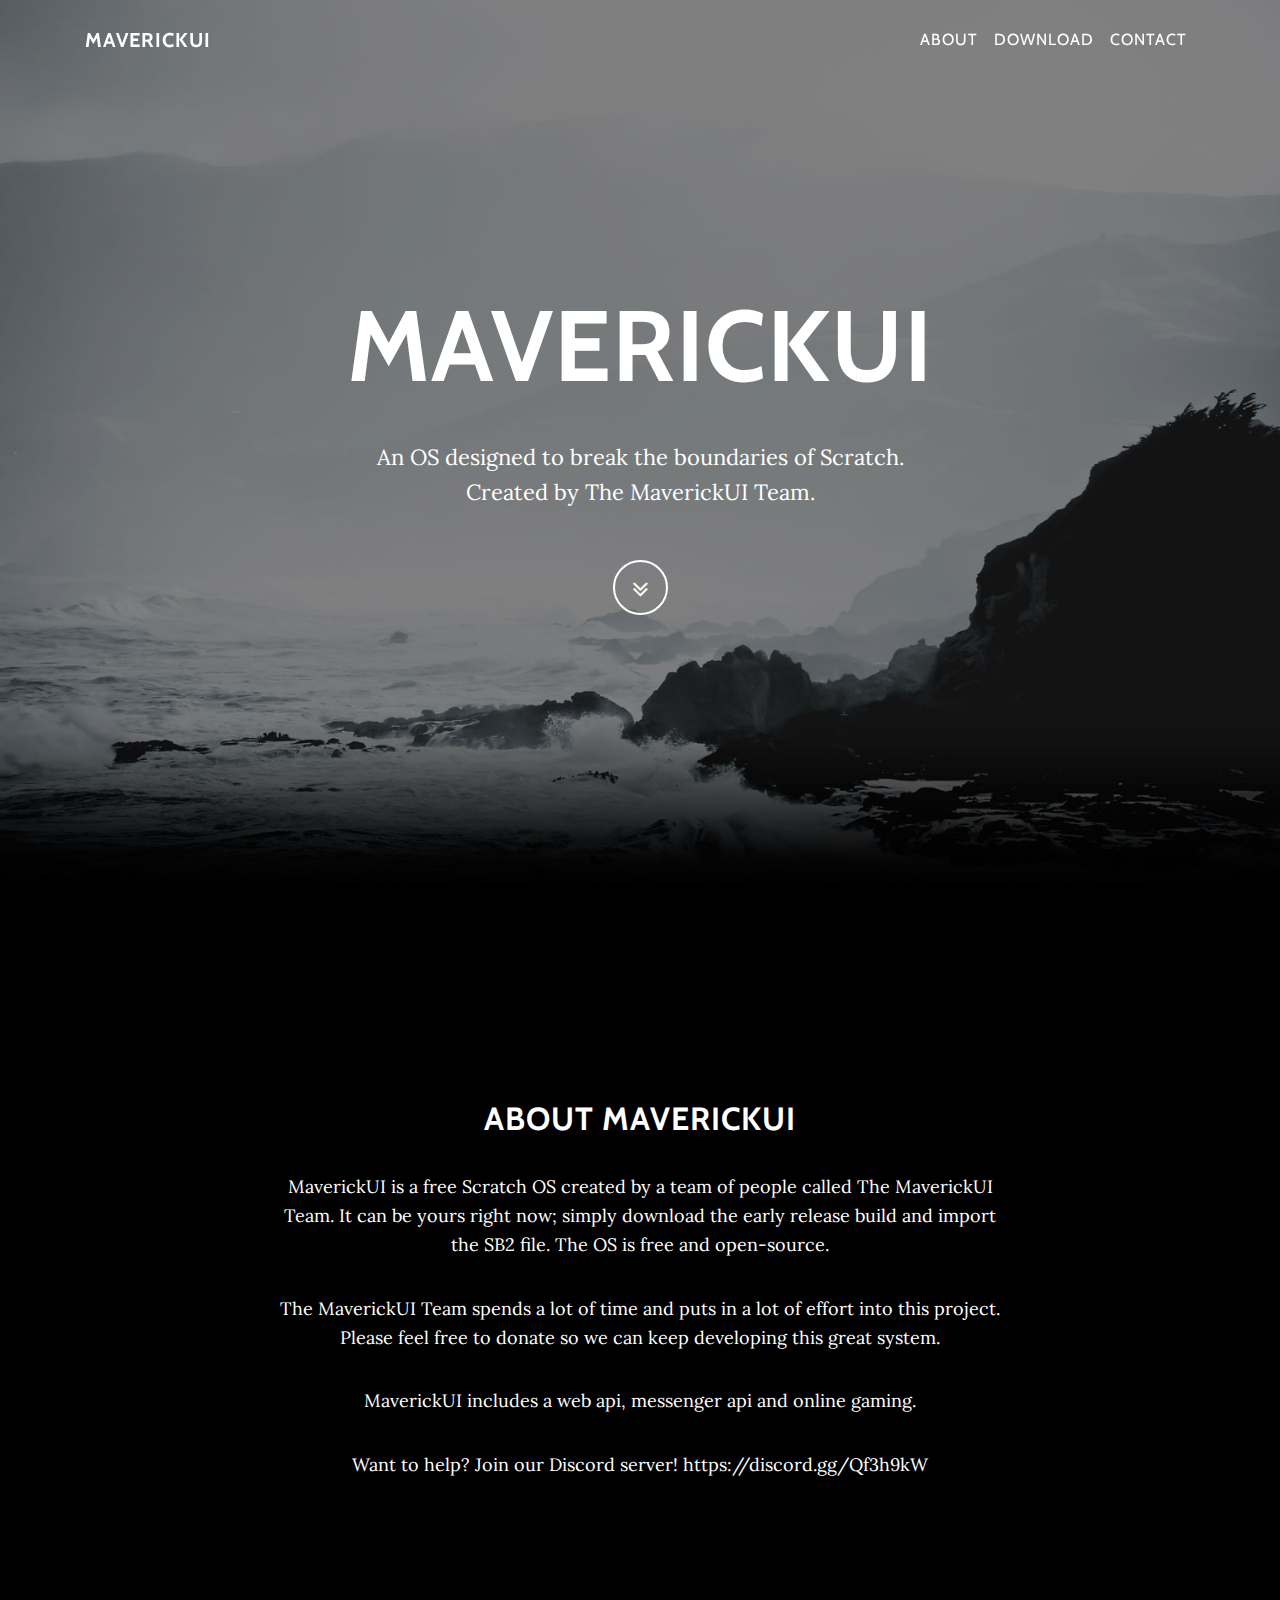
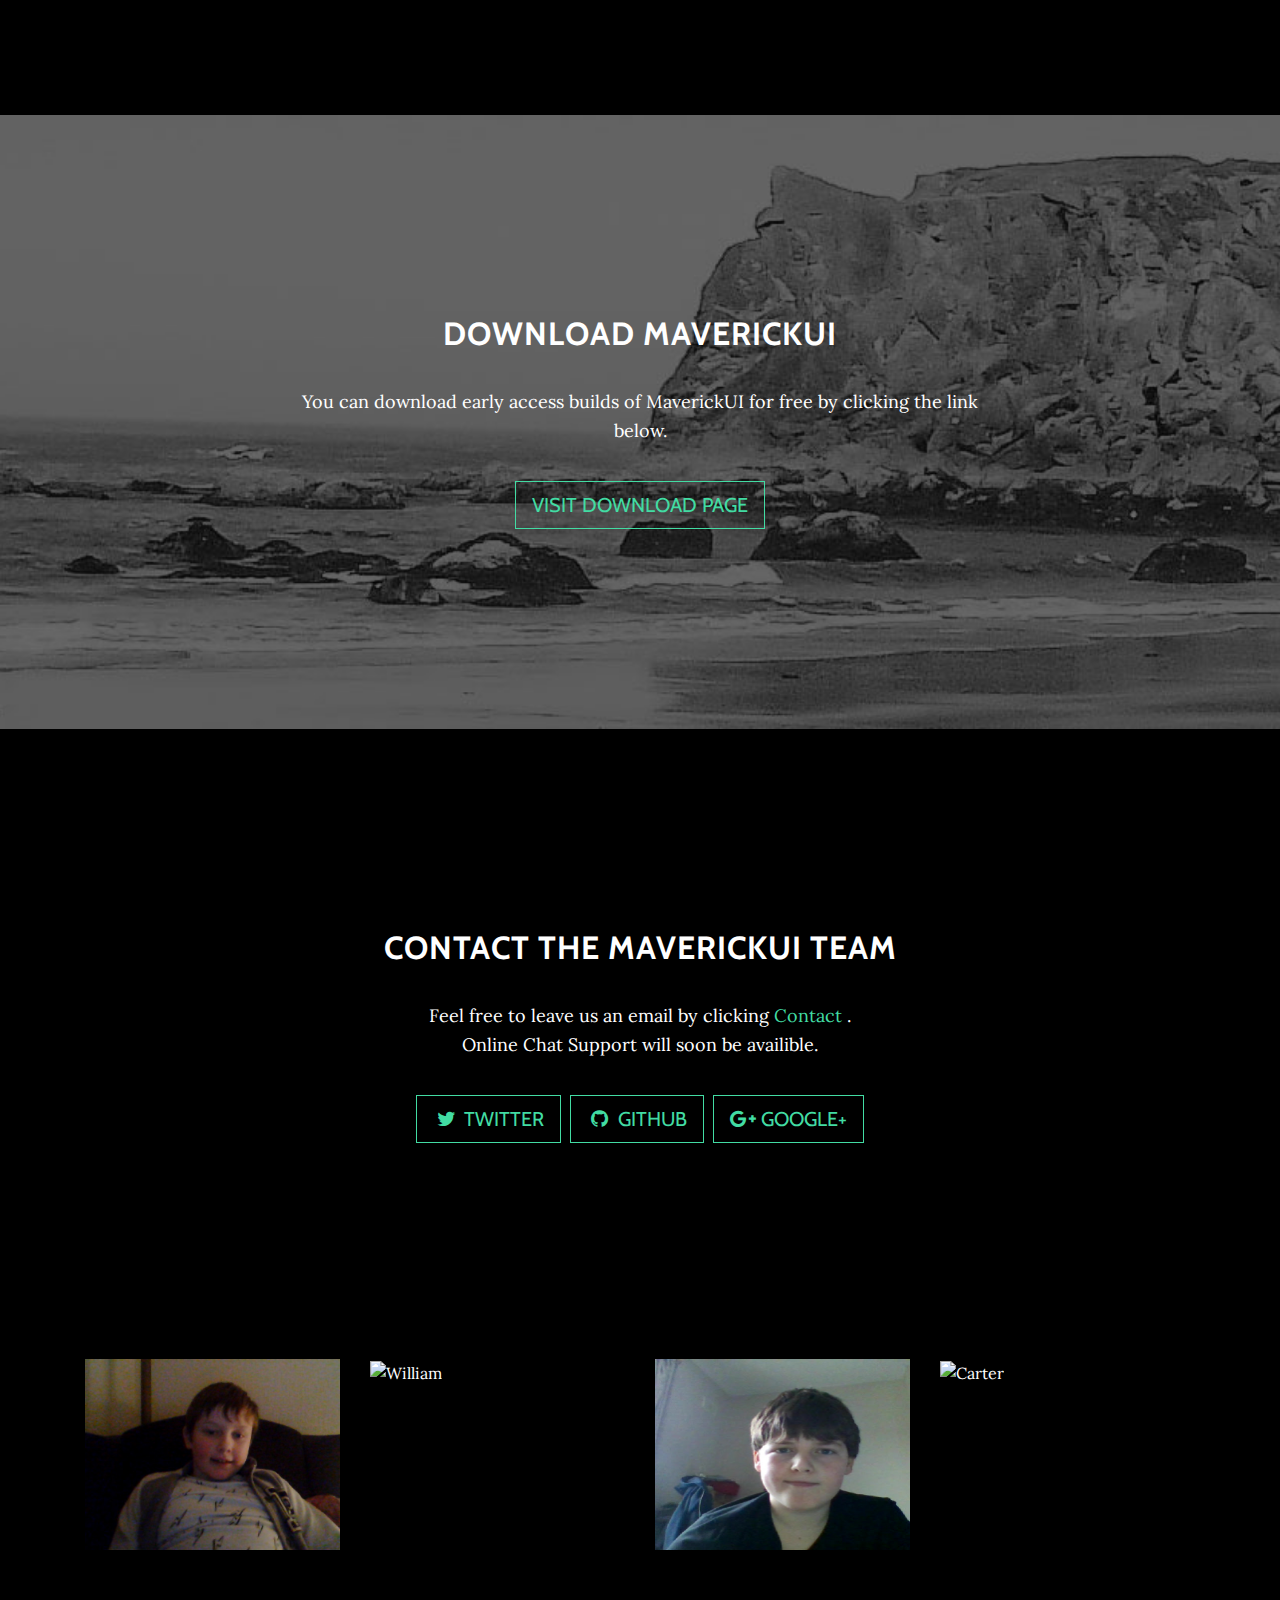
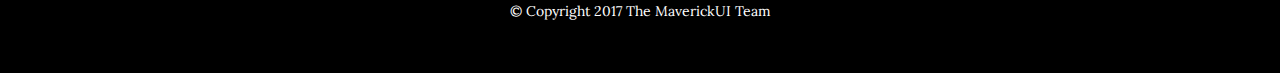
==== index.html @ 73453d54 "A few minor text changes -- added the Discord invite link (#1)" ====
<!DOCTYPE html>
<html lang="en">
  <head>
    <meta charset="utf-8">
    <meta name="viewport" content="width=device-width, initial-scale=1, shrink-to-fit=no">
    <meta name="description" content="The official MaverickUI webpage.">
    <meta name="author" content="The MaverickUI Team">

    <title>MaverickUI - Scratch OS</title>

    <style>
      .team-member {
        width: 100%;
        height: 191.25px;
      }
    </style>

    <!-- Bootstrap core CSS -->
    <link href="vendor/bootstrap/css/bootstrap.min.css" rel="stylesheet">

    <!-- Jquery -->
    <script src="vendor/jquery/jquery.min.js"></script>

    <!-- Custom fonts for this template -->
    <link href="vendor/font-awesome/css/font-awesome.min.css" rel="stylesheet" type="text/css">
    <link href="https://fonts.googleapis.com/css?family=Lora:400,700,400italic,700italic" rel="stylesheet" type="text/css">
    <link href='https://fonts.googleapis.com/css?family=Cabin:700' rel='stylesheet' type='text/css'>

    <!-- Custom styles for this template -->
    <link href="css/maverickui.min.css" rel="stylesheet">

  </head>

  <body id="page-top">

    <!-- Navigation -->
    <nav class="navbar navbar-expand-lg navbar-light fixed-top" id="mainNav">
      <div class="container">
        <a class="navbar-brand js-scroll-trigger" href="#page-top">MaverickUI</a>
        <button class="navbar-toggler navbar-toggler-right" type="button" data-toggle="collapse" data-target="#navbarResponsive" aria-controls="navbarResponsive" aria-expanded="false" aria-label="Toggle navigation">
          Menu
          <i class="fa fa-bars"></i>
        </button>
        <div class="collapse navbar-collapse" id="navbarResponsive">
          <ul class="navbar-nav ml-auto">
            <li class="nav-item">
              <a class="nav-link js-scroll-trigger" href="#about">About</a>
            </li>
            <li class="nav-item">
              <a class="nav-link js-scroll-trigger" href="#download">Download</a>
            </li>
            <li class="nav-item">
              <a class="nav-link js-scroll-trigger" href="#contact">Contact</a>
            </li>
          </ul>
        </div>
      </div>
    </nav>

    <!-- Intro Header -->
    <header class="masthead">
      <div class="intro-body">
        <div class="container">
          <div class="row">
            <div class="col-lg-8 mx-auto">
              <h1 class="brand-heading">MaverickUI</h1>
              <p class="intro-text">An OS designed to break the boundaries of Scratch.
                <br>Created by The MaverickUI Team.</p>
              <a href="#about" class="btn btn-circle js-scroll-trigger">
                <i class="fa fa-angle-double-down animated"></i>
              </a>
            </div>
          </div>
        </div>
      </div>
    </header>

    <!-- About Section -->
    <section id="about" class="content-section text-center">
      <div class="container">
        <div class="row">
          <div class="col-lg-8 mx-auto">
            <h2>About MaverickUI</h2>
            <p>MaverickUI is a free Scratch OS created by a team of people called The MaverickUI Team. It can be yours right now; simply download the early release build and import the SB2 file.
               The OS is free and open-source.</p>
            <p>The MaverickUI Team spends a lot of time and puts in a lot of effort into this project.
              Please feel free to donate so we can keep developing this great system.</p>
            <p>MaverickUI includes a web api, messenger api and online gaming.</p>
            <p>Want to help? Join our Discord server! https://discord.gg/Qf3h9kW
          </div>
        </div>
      </div>
    </section>

    <!-- Download Section -->
    <section id="download" class="download-section content-section text-center">
      <div class="container">
        <div class="col-lg-8 mx-auto">
          <h2>Download MaverickUI</h2>
          <p>You can download early access builds of MaverickUI for free by clicking the link below.</p>
          <a href="" class="btn btn-default btn-lg">Visit Download Page</a>
        </div>
      </div>
    </section>

    <!-- Contact Section -->
    <section id="contact" class="content-section text-center">
      <div class="container">
        <div class="row">
          <div class="col-lg-8 mx-auto">
            <h2>Contact The MaverickUI Team</h2>
            <p>Feel free to leave us an email by clicking
              <a href="mailto:support@maverickui.org">Contact</a>
              . <br />Online Chat Support will soon be availible.</p>
            <ul class="list-inline banner-social-buttons">
              <li class="list-inline-item">
                <a href="https://twitter.com/SBootstrap" class="btn btn-default btn-lg">
                  <i class="fa fa-twitter fa-fw"></i>
                  <span class="network-name">Twitter</span>
                </a>
              </li>
              <li class="list-inline-item">
                <a href="https://github.com/MaverickUI" class="btn btn-default btn-lg">
                  <i class="fa fa-github fa-fw"></i>
                  <span class="network-name">Github</span>
                </a>
              </li>
              <li class="list-inline-item">
                <a href="https://plus.google.com/+Startbootstrap/posts" class="btn btn-default btn-lg">
                  <i class="fa fa-google-plus fa-fw"></i>
                  <span class="network-name">Google+</span>
                </a>
              </li>
            </ul>
          </div>
        </div>
      </div>
    </section>

    <!-- Our Team Section -->
    <div class="container">
      <div class="row">
        <div class="col-md-3">
          <img class="team-member" src="./img/teamchristian.jpg" alt="Christian">
        </div>
        <div class="col-md-3">
          <img class="team-member" src="./img/teamwilliam.jpg" alt="William">
        </div>
        <div class="col-md-3">
          <img class="team-member" src="./img/teamliam.jpg" alt="Liam">
        </div>
        <div class="col-md-3">
          <img class="team-member" src="./img/teamcarter.png" alt="Carter">
        </div>
      </div>
    </div>

    <!-- Footer -->
    <footer>
      <div class="container text-center">
        <p>&copy; Copyright 2017 The MaverickUI Team</p>
      </div>
    </footer>

    <!-- Bootstrap core JavaScript -->
    <script src="vendor/bootstrap/js/bootstrap.bundle.min.js"></script>

    <!-- Plugin JavaScript -->
    <script src="vendor/jquery-easing/jquery.easing.min.js"></script>

    <!-- Google Maps API Key - Use your own API key to enable the map feature. More information on the Google Maps API can be found at https://developers.google.com/maps/ -->
    <script src="https://maps.googleapis.com/maps/api/js?key=AIzaSyCRngKslUGJTlibkQ3FkfTxj3Xss1UlZDA&sensor=false"></script>

    <!-- Custom scripts for this template -->
    <script src="js/maverickui.min.js"></script>

  </body>

</html>
---- css/maverickui.min.css ----
/*!
 * MaverickUI (https://maverickui.org)
 * Copyright 2017 The MaverickUI
 */body{font-family:Lora,'Helvetica Neue',Helvetica,Arial,sans-serif;position:relative;width:100%;height:100%;color:#fff;background-color:#000}html{width:100%;height:100%}h1,h2,h3,h4,h5,h6{font-family:Cabin,'Helvetica Neue',Helvetica,Arial,sans-serif;font-weight:700;margin:0 0 35px;letter-spacing:1px;text-transform:uppercase}p{font-size:16px;line-height:1.5;margin:0 0 25px}@media (min-width:768px){p{font-size:18px;line-height:1.6;margin:0 0 35px}}a{-webkit-transition:all .2s ease-in-out;-moz-transition:all .2s ease-in-out;transition:all .2s ease-in-out;color:#42dca3}a:focus,a:hover{text-decoration:none;color:#1d9b6c}#mainNav{font-family:Cabin,'Helvetica Neue',Helvetica,Arial,sans-serif;margin-bottom:0;text-transform:uppercase;border-bottom:1px solid rgba(255,255,255,.3);background-color:#000}#mainNav .navbar-toggler{font-size:14px;padding:11px;color:#fff;border:1px solid #fff}#mainNav .navbar-brand{font-weight:700}#mainNav a{color:#fff}#mainNav .navbar-nav .nav-item{-webkit-transition:background .3s ease-in-out;-moz-transition:background .3s ease-in-out;transition:background .3s ease-in-out}#mainNav .navbar-nav .nav-item:hover{color:fade(white,80%);outline:0;background-color:transparent}#mainNav .navbar-nav .nav-item:active,#mainNav .navbar-nav .nav-item:focus{outline:0;background-color:transparent}@media (min-width:992px){#mainNav{padding-top:20px;padding-bottom:20px;-webkit-transition:background .3s ease-in-out,padding-top .3s ease-in-out,padding-bottom .3s;-moz-transition:background .3s ease-in-out,padding-top .3s ease-in-out,padding-bottom .3s;transition:background .3s ease-in-out,padding-top .3s ease-in-out,padding-bottom .3s;letter-spacing:1px;border-bottom:none;background:0 0}#mainNav.navbar-shrink{padding-top:10px;padding-bottom:10px;border-bottom:1px solid rgba(255,255,255,.3);background:#000}#mainNav .nav-link.active{outline:0;background-color:rgba(255,255,255,.3)}#mainNav .nav-link.active:hover{color:#fff}}.masthead{display:table;width:100%;height:auto;padding:200px 0;text-align:center;color:#fff;background:url(../img/intro-bg.jpg) no-repeat bottom center scroll;background-color:#000;-webkit-background-size:cover;-moz-background-size:cover;-o-background-size:cover;background-size:cover}.masthead .intro-body{display:table-cell;vertical-align:middle}.masthead .intro-body .brand-heading{font-size:50px}.masthead .intro-body .intro-text{font-size:18px}@media (min-width:768px){.masthead{height:100%;padding:0}.masthead .intro-body .brand-heading{font-size:100px}.masthead .intro-body .intro-text{font-size:22px}}.btn-circle{font-size:26px;width:55px;height:55px;margin-top:15px;line-height:45px;-webkit-transition:background .3s ease-in-out;-moz-transition:background .3s ease-in-out;transition:background .3s ease-in-out;color:#fff;border:2px solid #fff;border-radius:100%!important;background:0 0}.btn-circle:focus,.btn-circle:hover{color:#fff;outline:0;background:rgba(255,255,255,.1)}.content-section{padding-top:150px;padding-bottom:150px}.download-section{color:#fff;background:url(../img/downloads-bg.jpg) no-repeat center center scroll;background-color:#000;-webkit-background-size:cover;-moz-background-size:cover;-o-background-size:cover;background-size:cover}#map{width:100%;height:300px}@media (min-width:992px){.content-section{padding-top:200px;padding-bottom:200px}#map{height:350px}}.btn{font-family:Cabin,'Helvetica Neue',Helvetica,Arial,sans-serif;font-weight:400;-webkit-transition:all .3s ease-in-out;-moz-transition:all .3s ease-in-out;transition:all .3s ease-in-out;text-transform:uppercase;border-radius:0}.btn-default{color:#42dca3;border:1px solid #42dca3;background-color:transparent}.btn-default:focus,.btn-default:hover{color:#000;border:1px solid #42dca3;outline:0;background-color:#42dca3}ul.banner-social-buttons{margin-top:0}@media (max-width:1199px){ul.banner-social-buttons{margin-top:15px}}@media (max-width:767px){ul.banner-social-buttons li{display:block;margin-bottom:20px;padding:0}ul.banner-social-buttons li:last-child{margin-bottom:0}}footer{padding:50px 0}footer p{font-size:14px;margin:0}::-moz-selection{background:#fcfcfc;background:rgba(255,255,255,.2);text-shadow:none}::selection{background:#fcfcfc;background:rgba(255,255,255,.2);text-shadow:none}img::selection{background:0 0}img::-moz-selection{background:0 0}body{-webkit-tap-highlight-color:rgba(255,255,255,.2)}
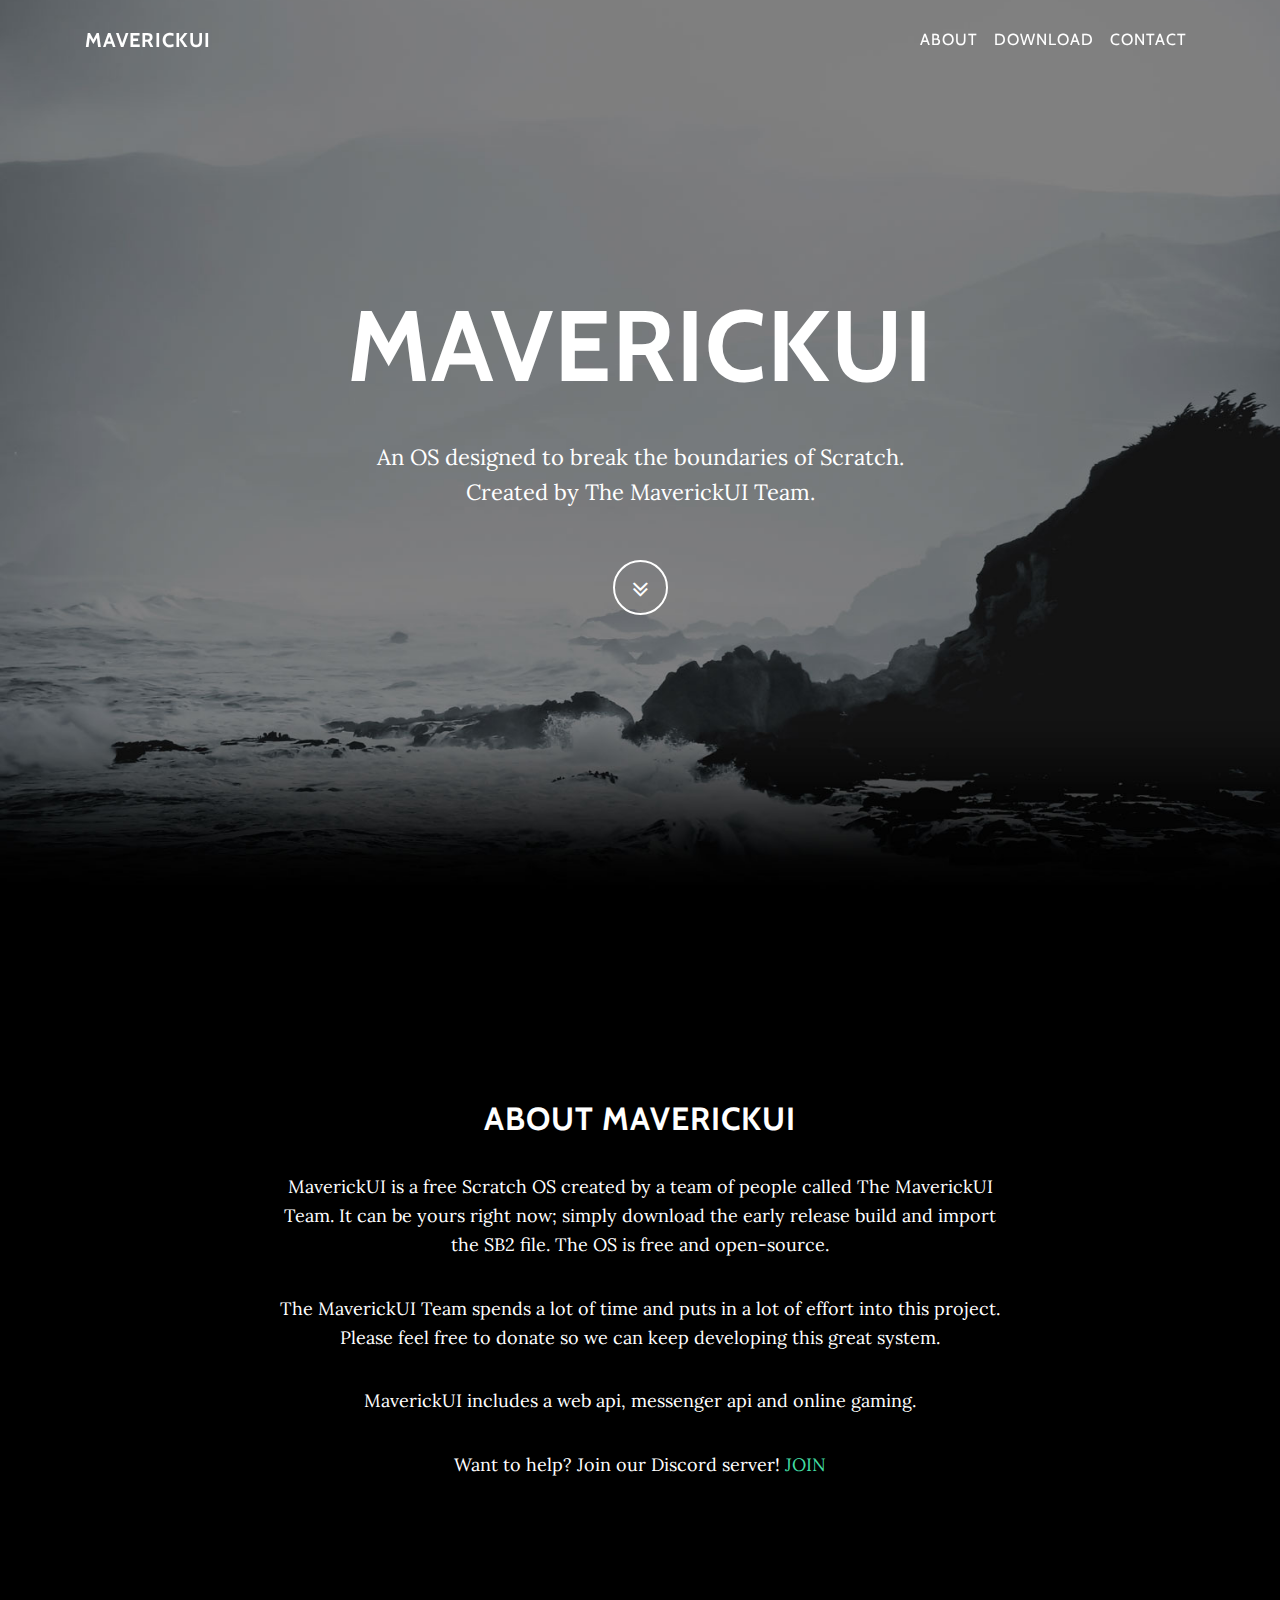
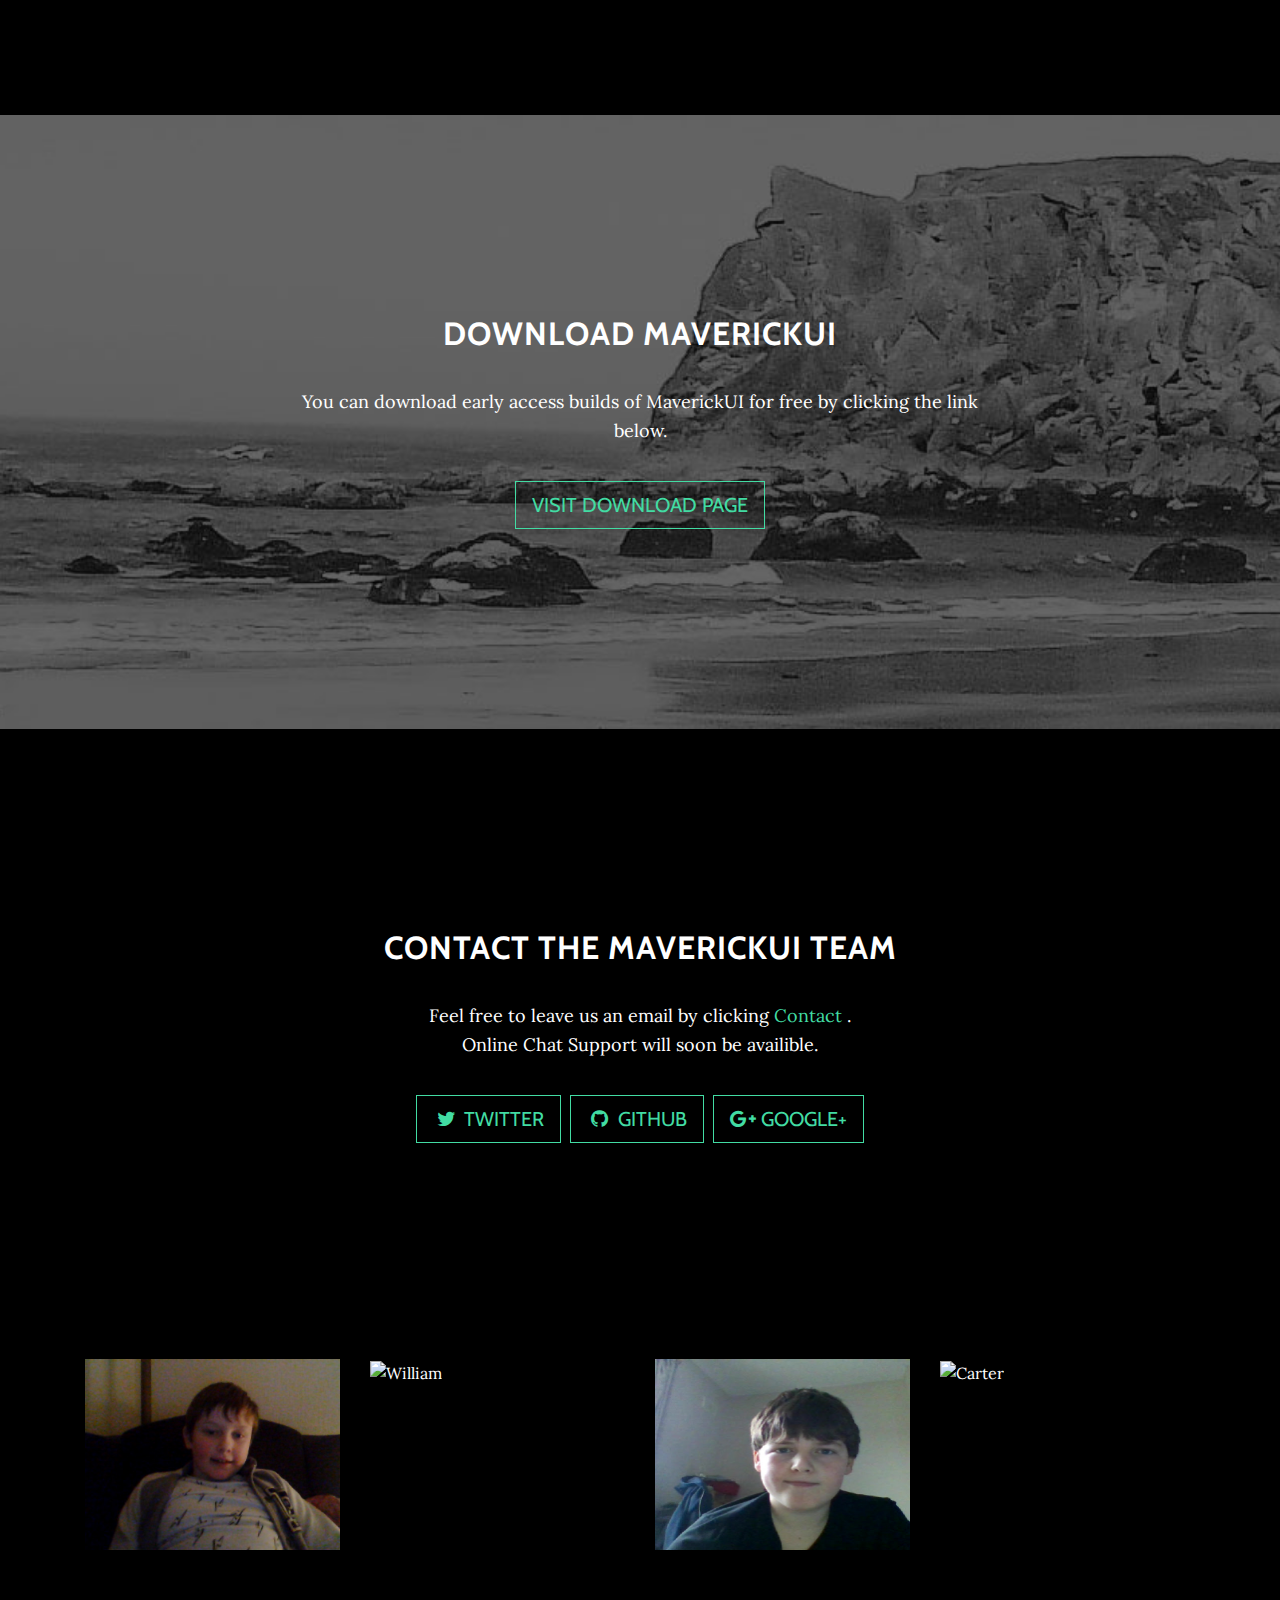
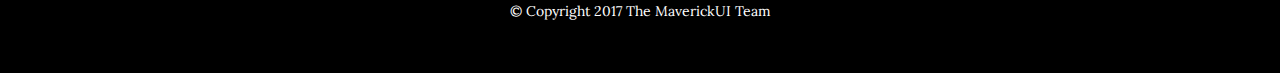
==== commit 3ab5aae9: "Update index.html" ====
--- a/index.html
+++ b/index.html
@@ -86,7 +86,7 @@
             <p>The MaverickUI Team spends a lot of time and puts in a lot of effort into this project.
               Please feel free to donate so we can keep developing this great system.</p>
             <p>MaverickUI includes a web api, messenger api and online gaming.</p>
-            <p>Want to help? Join our Discord server! https://discord.gg/Qf3h9kW
+            <p>Want to help? Join our Discord server! <a href="https://discord.gg/Qf3h9kW">JOIN</a>
           </div>
         </div>
       </div>
@@ -98,7 +98,7 @@
         <div class="col-lg-8 mx-auto">
           <h2>Download MaverickUI</h2>
           <p>You can download early access builds of MaverickUI for free by clicking the link below.</p>
-          <a href="" class="btn btn-default btn-lg">Visit Download Page</a>
+          <a href="download.html" class="btn btn-default btn-lg">Visit Download Page</a>
         </div>
       </div>
     </section>
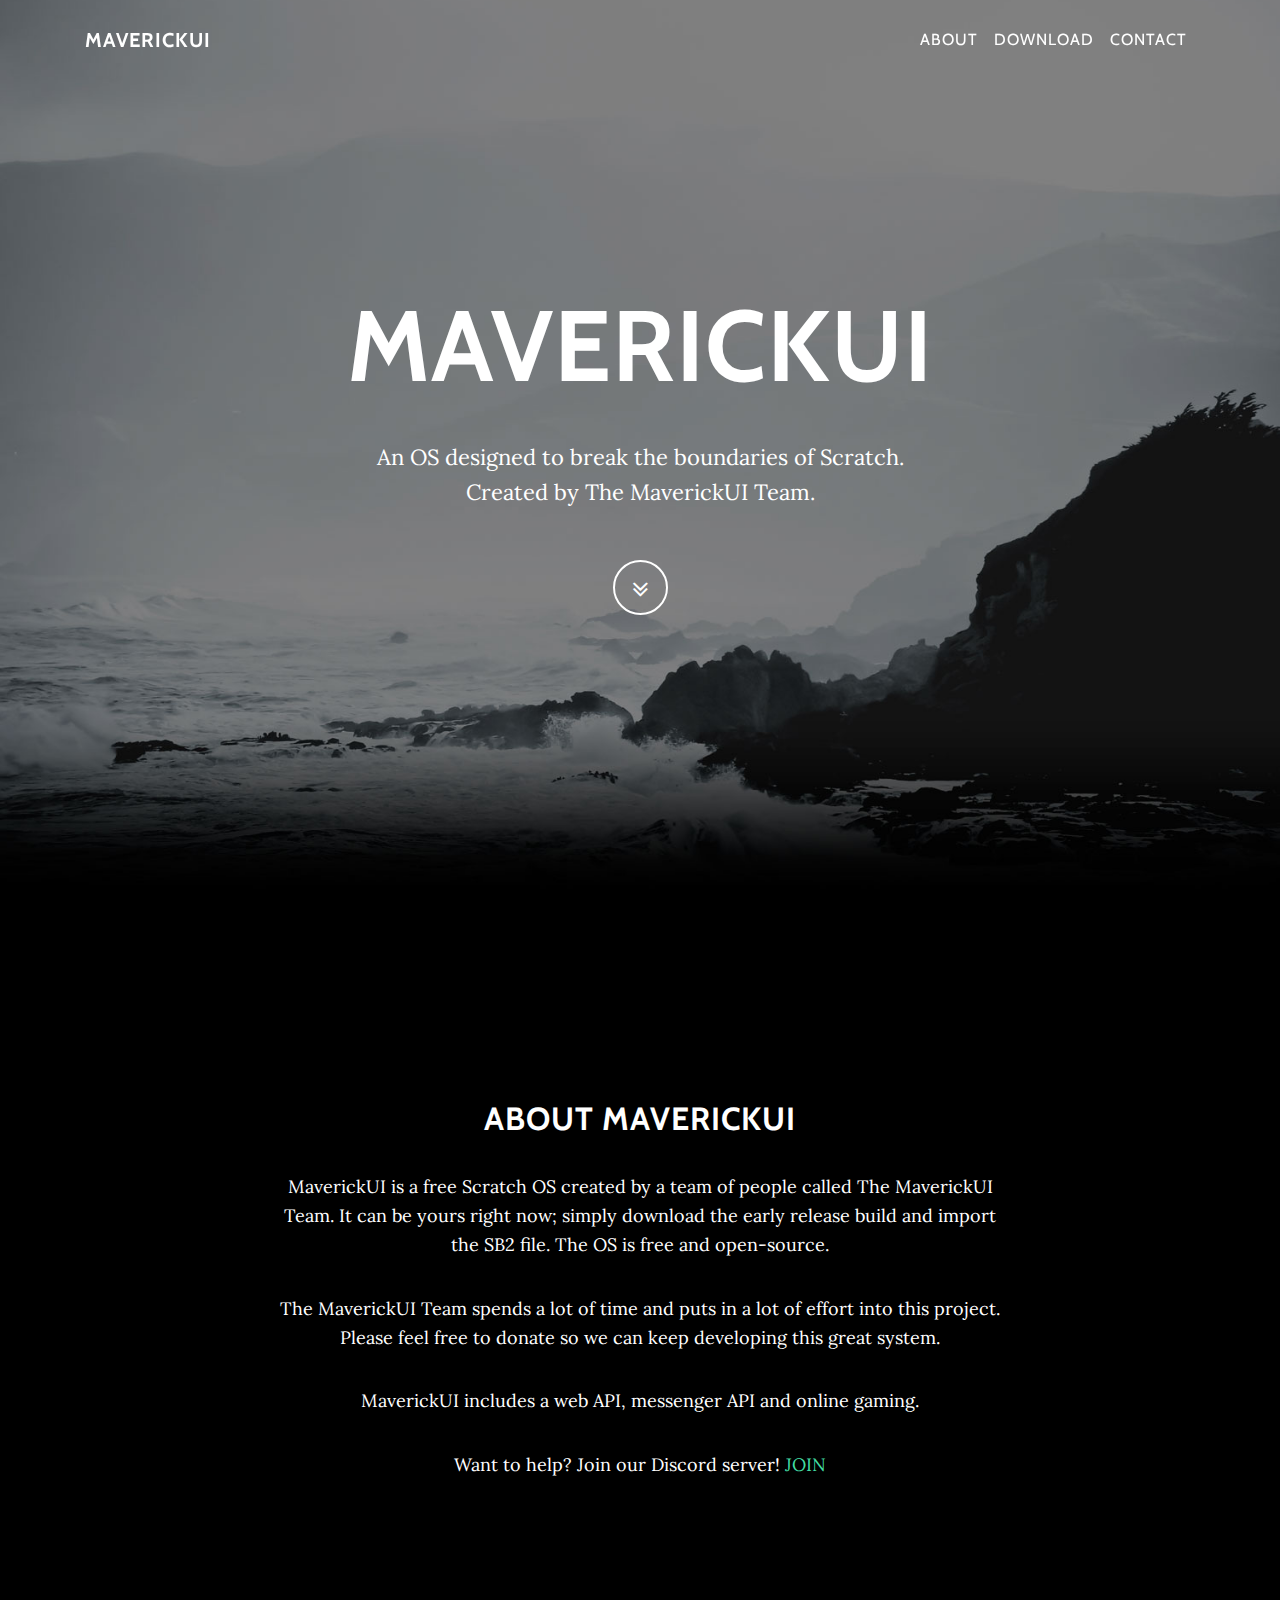
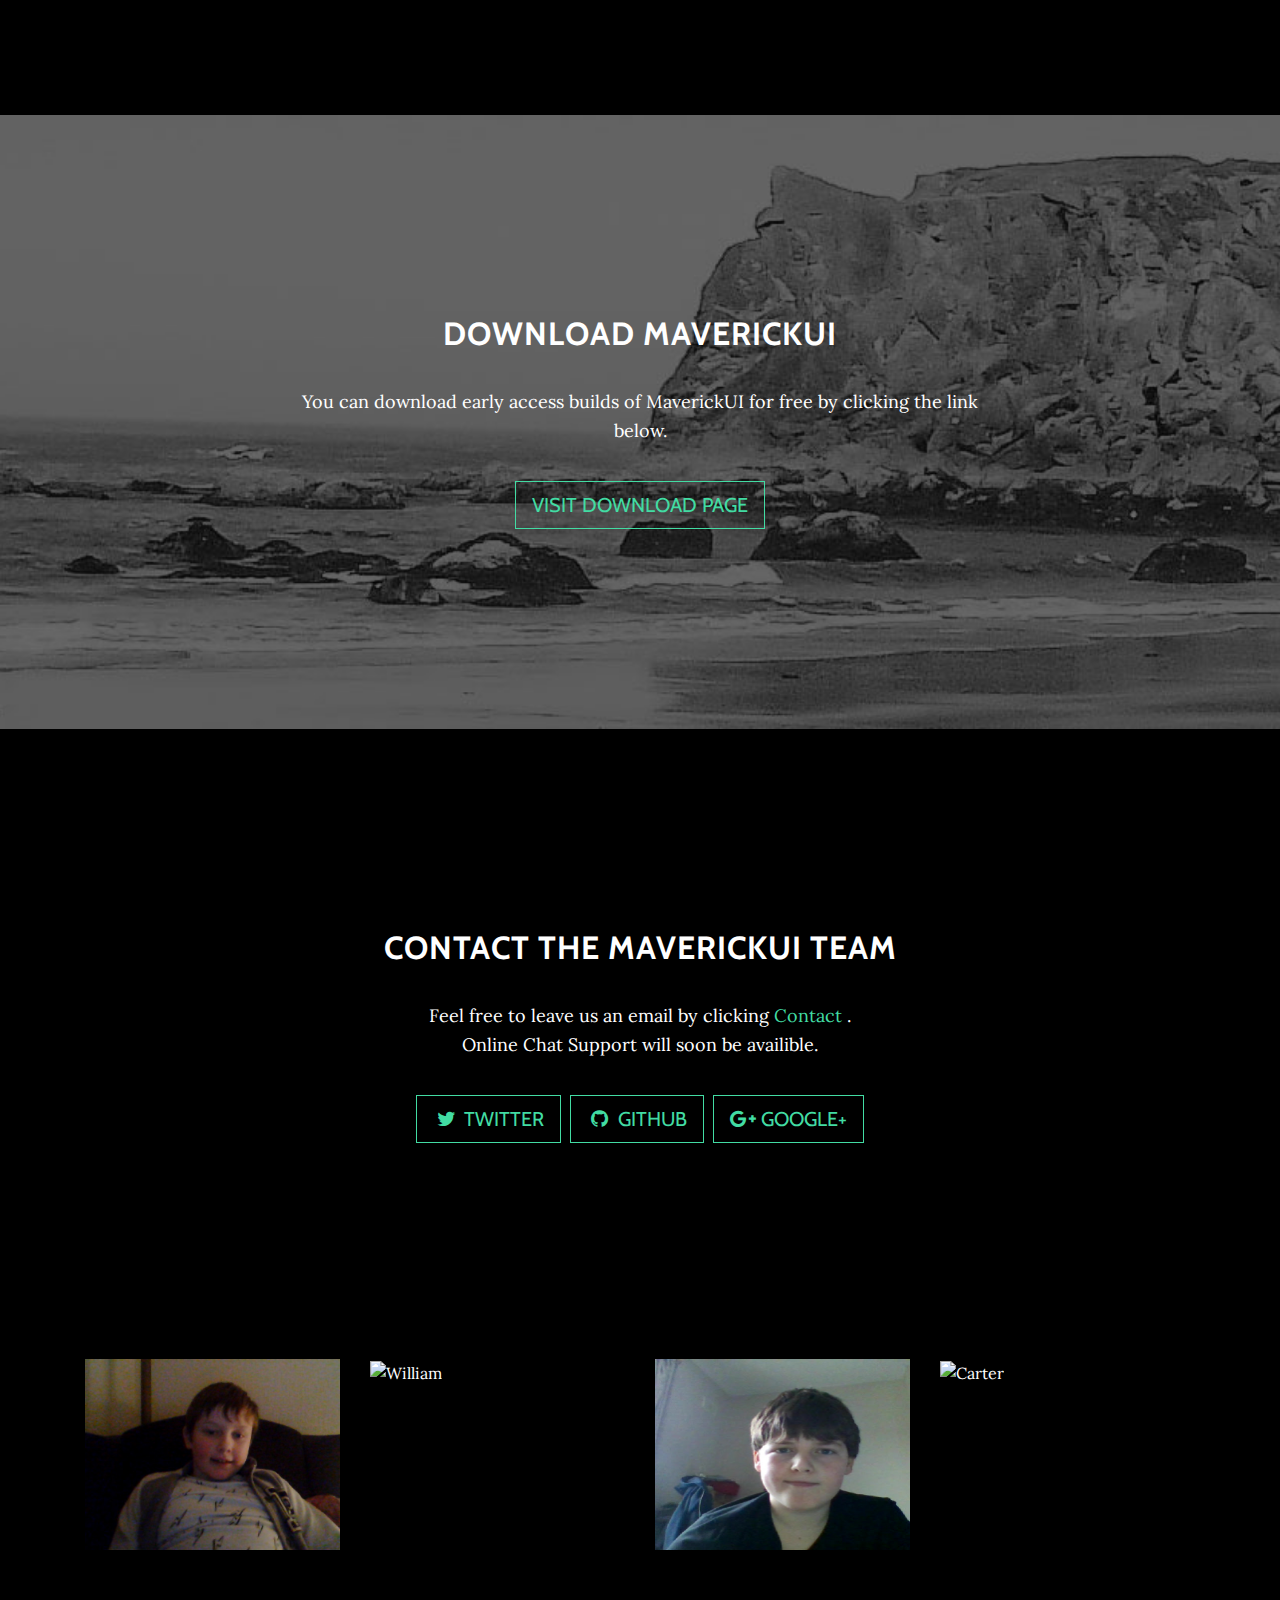
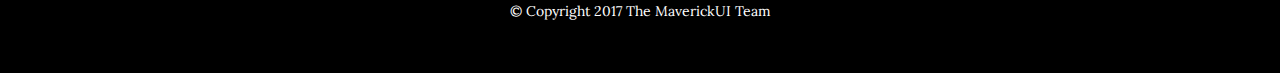
==== commit 902baebb: "Update index.html" ====
--- a/index.html
+++ b/index.html
@@ -85,7 +85,7 @@
                The OS is free and open-source.</p>
             <p>The MaverickUI Team spends a lot of time and puts in a lot of effort into this project.
               Please feel free to donate so we can keep developing this great system.</p>
-            <p>MaverickUI includes a web api, messenger api and online gaming.</p>
+            <p>MaverickUI includes a web API, messenger API and online gaming.</p>
             <p>Want to help? Join our Discord server! <a href="https://discord.gg/Qf3h9kW">JOIN</a>
           </div>
         </div>
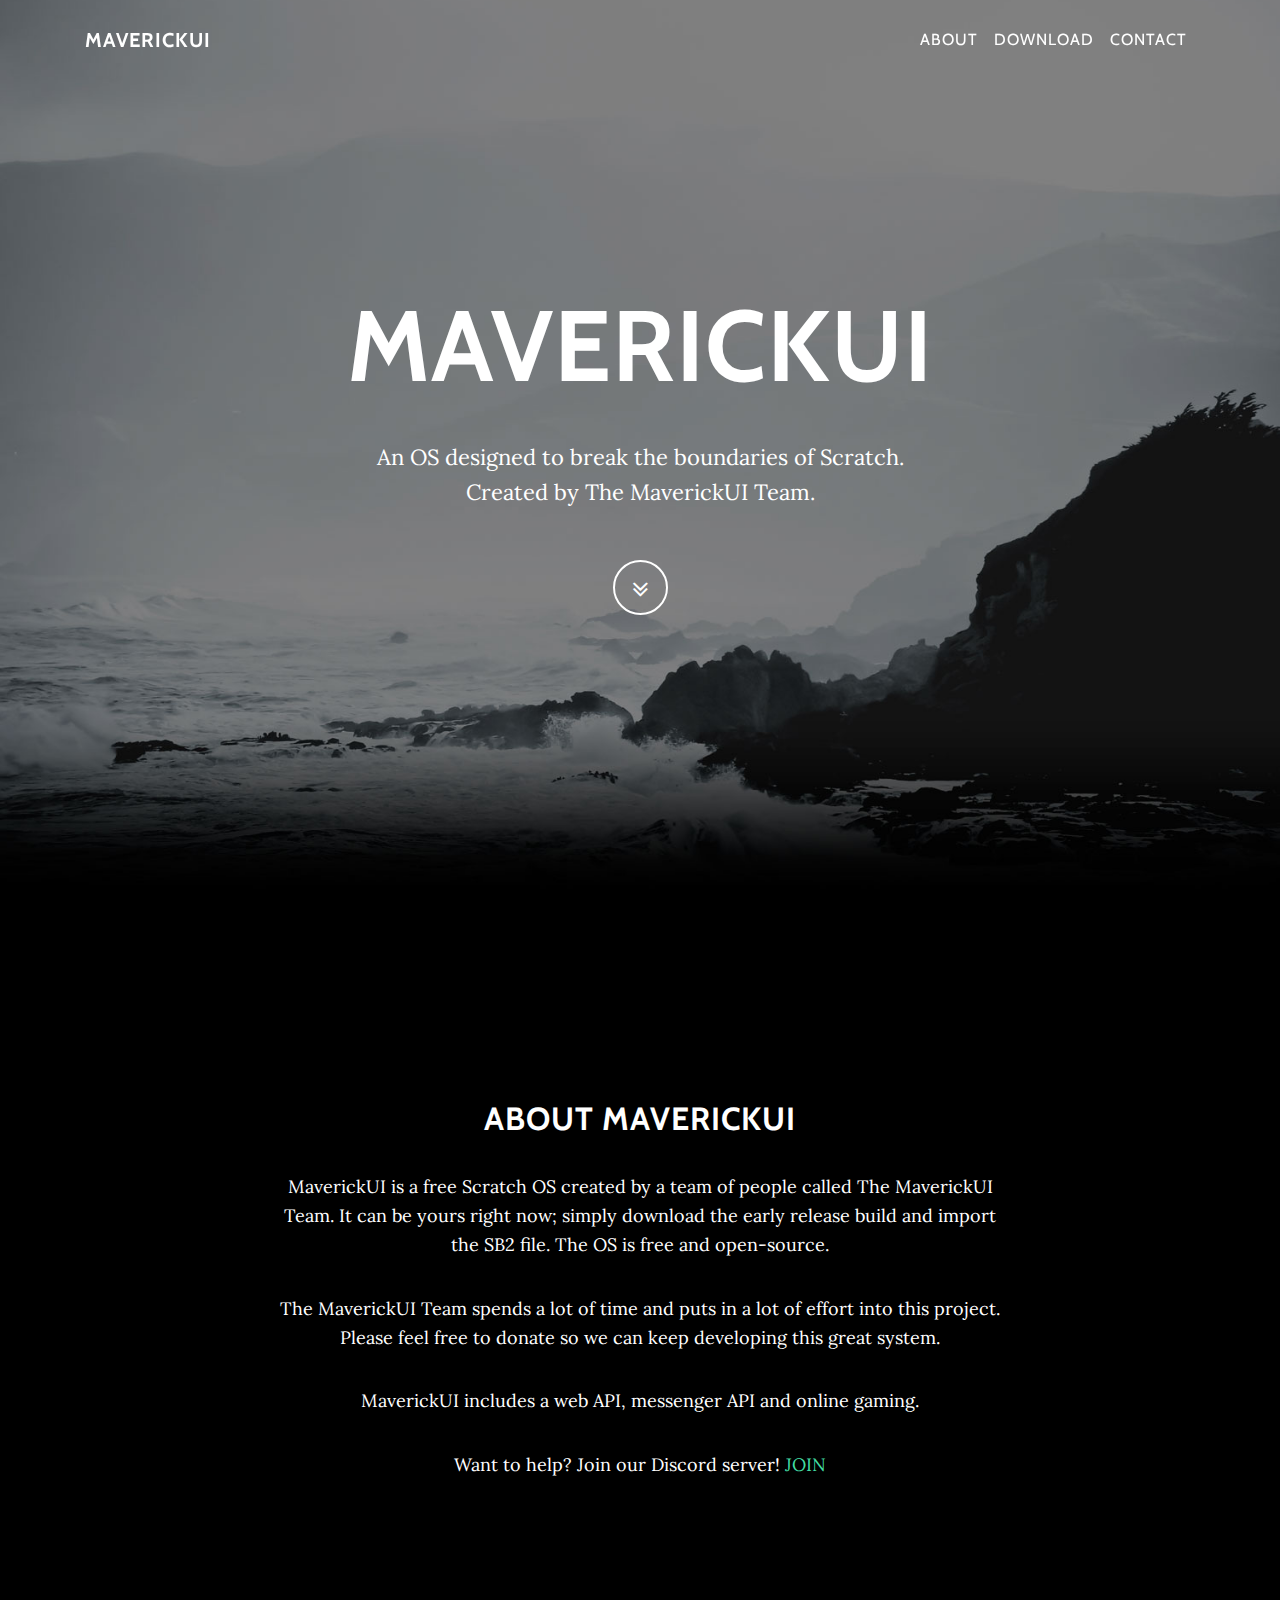
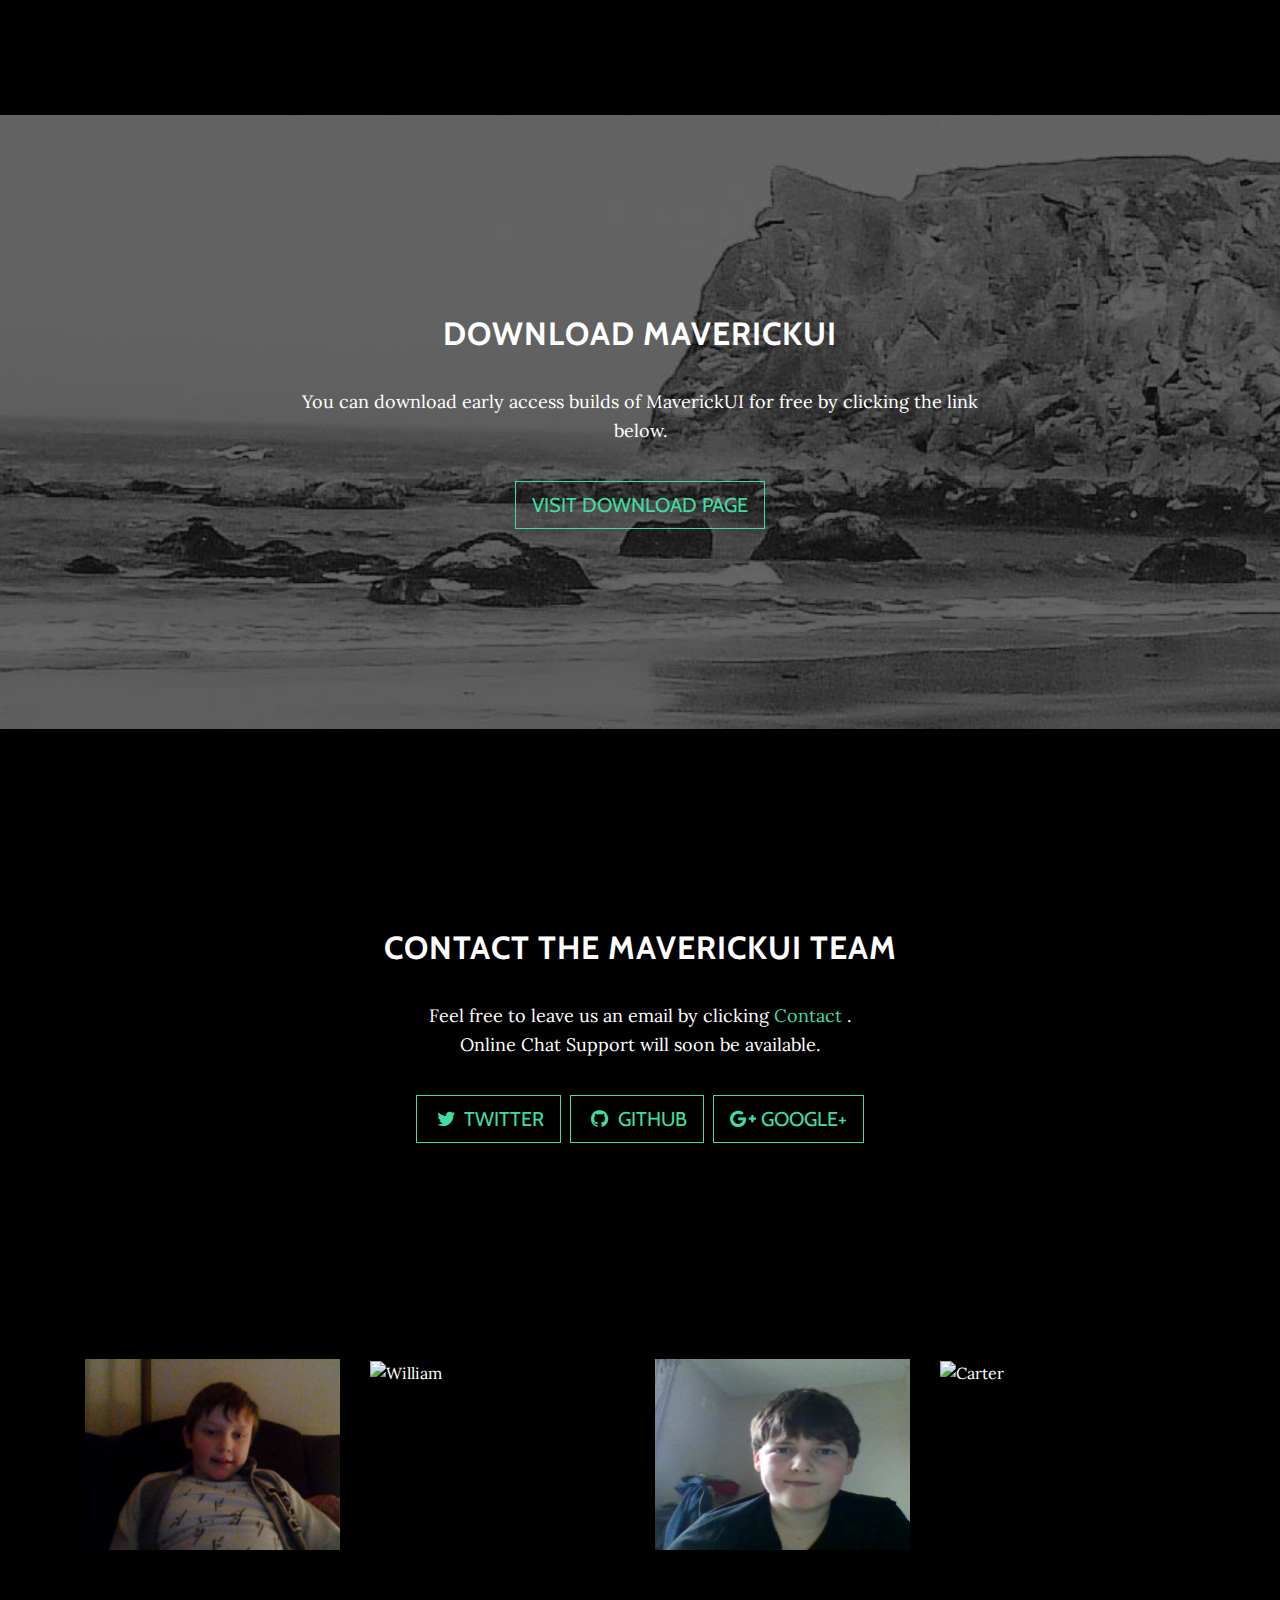
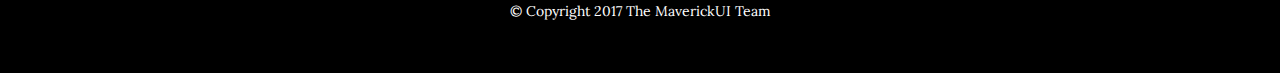
==== commit d32c5c1b: "Update index.html" ====
--- a/index.html
+++ b/index.html
@@ -111,7 +111,7 @@
             <h2>Contact The MaverickUI Team</h2>
             <p>Feel free to leave us an email by clicking
               <a href="mailto:support@maverickui.org">Contact</a>
-              . <br />Online Chat Support will soon be availible.</p>
+              . <br />Online Chat Support will soon be available.</p>
             <ul class="list-inline banner-social-buttons">
               <li class="list-inline-item">
                 <a href="https://twitter.com/SBootstrap" class="btn btn-default btn-lg">
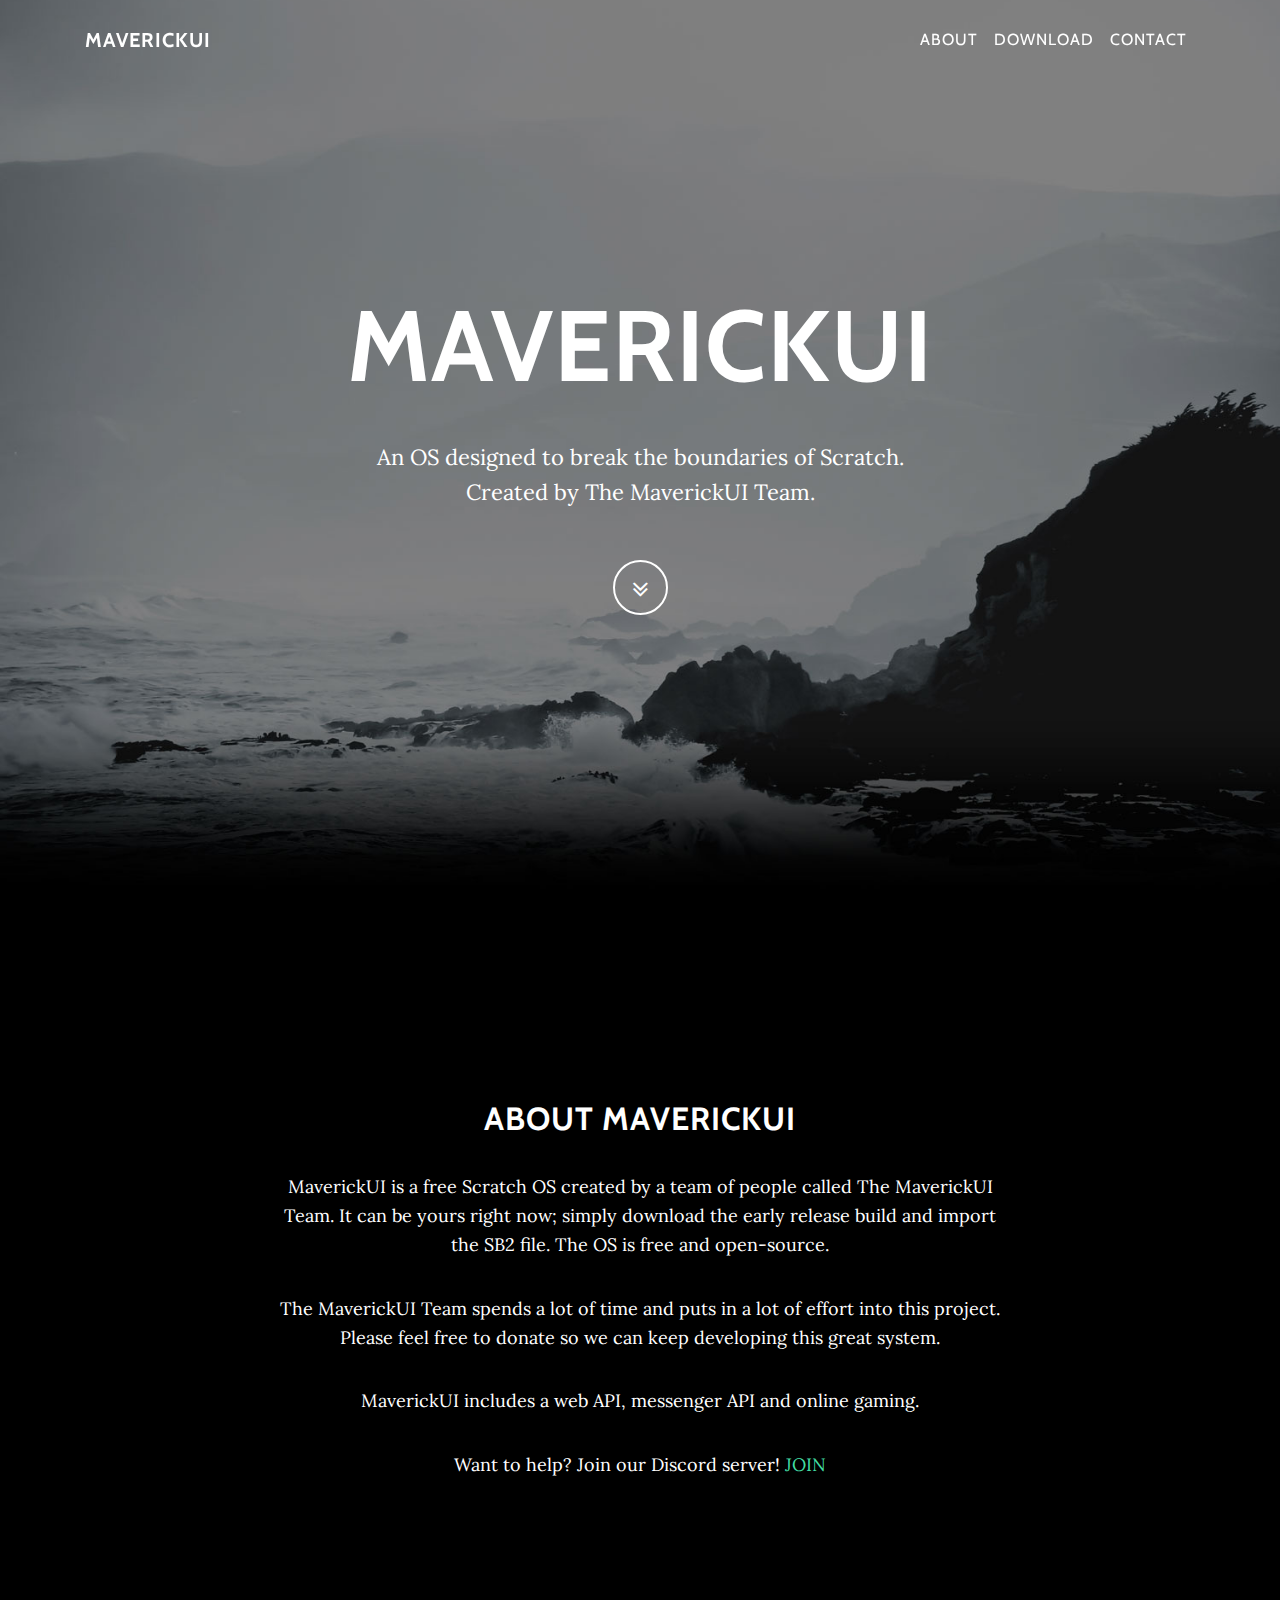
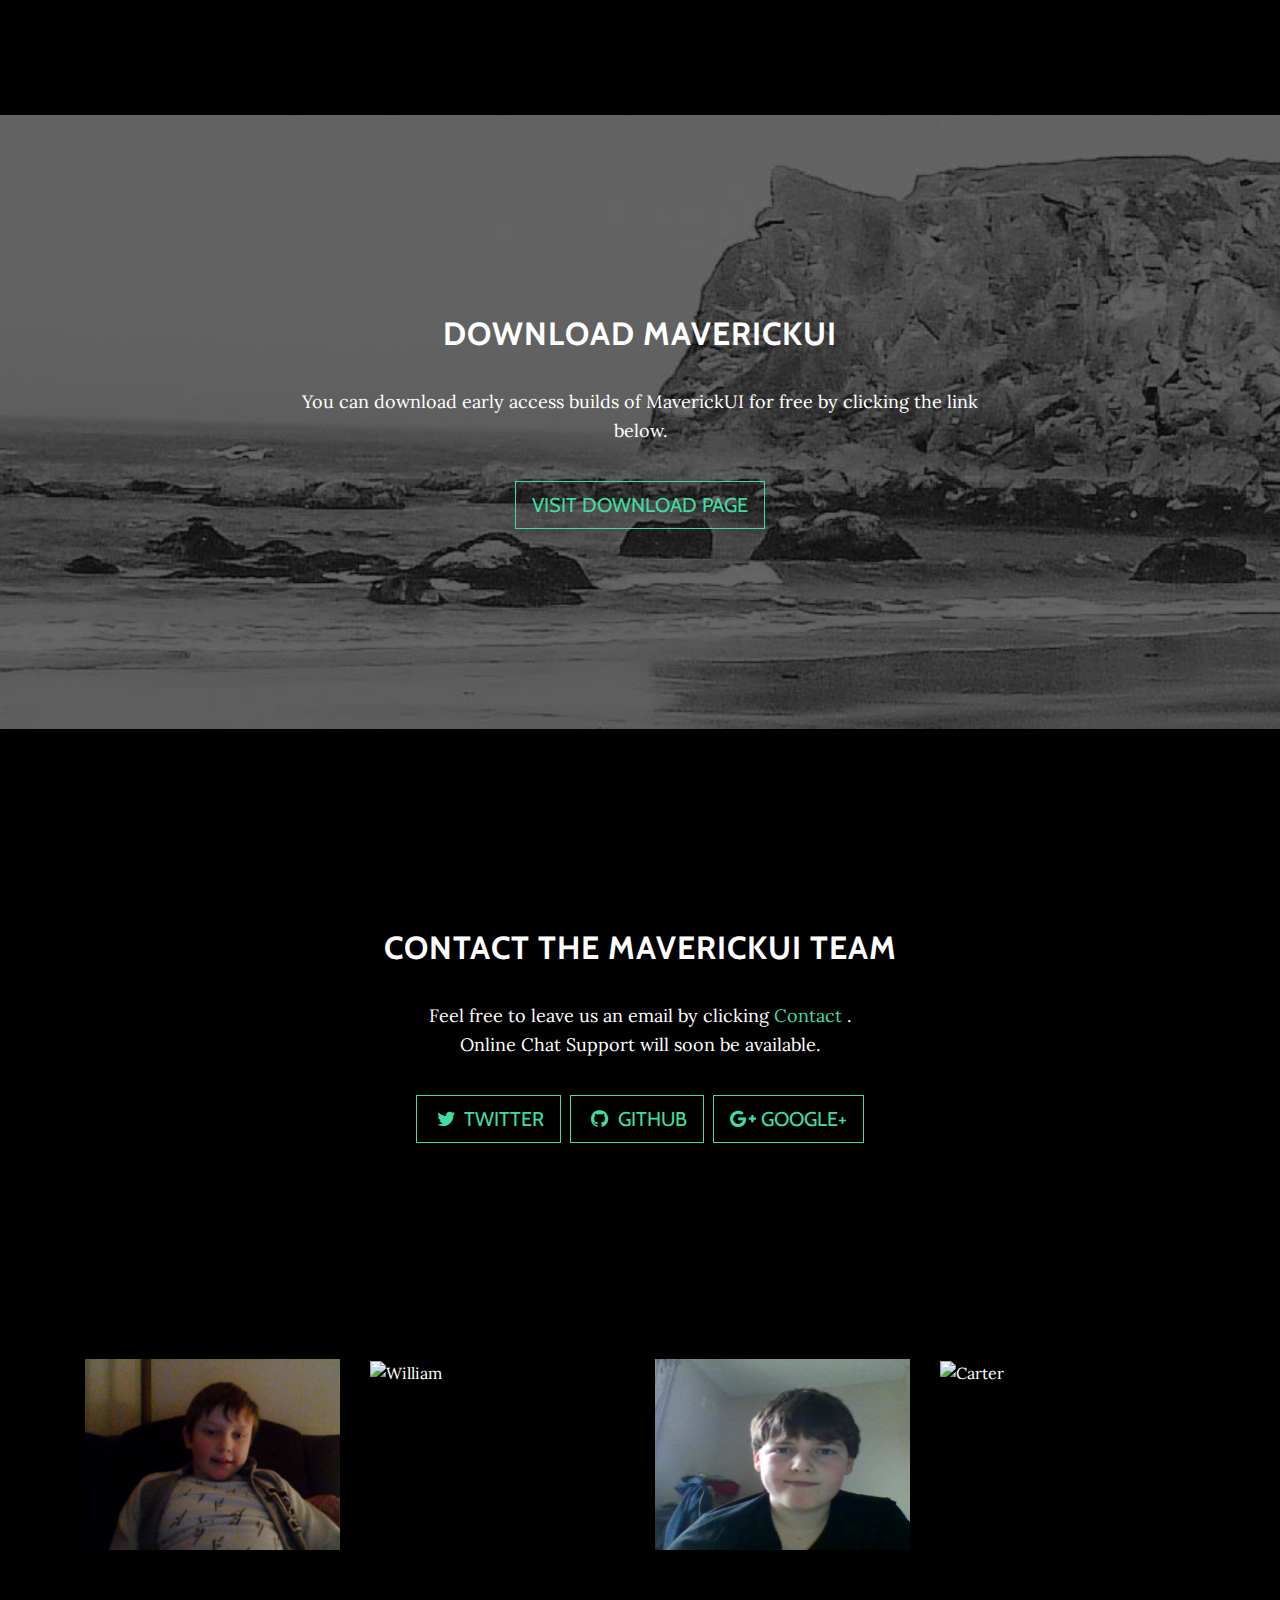
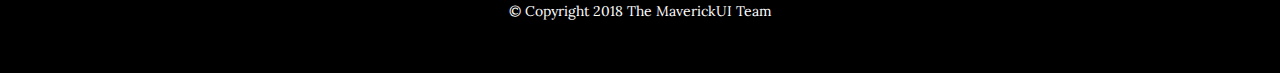
==== commit d8eab755: "Update index.html" ====
--- a/index.html
+++ b/index.html
@@ -158,7 +158,7 @@
     <!-- Footer -->
     <footer>
       <div class="container text-center">
-        <p>&copy; Copyright 2017 The MaverickUI Team</p>
+        <p>&copy; Copyright 2018 The MaverickUI Team</p>
       </div>
     </footer>
 
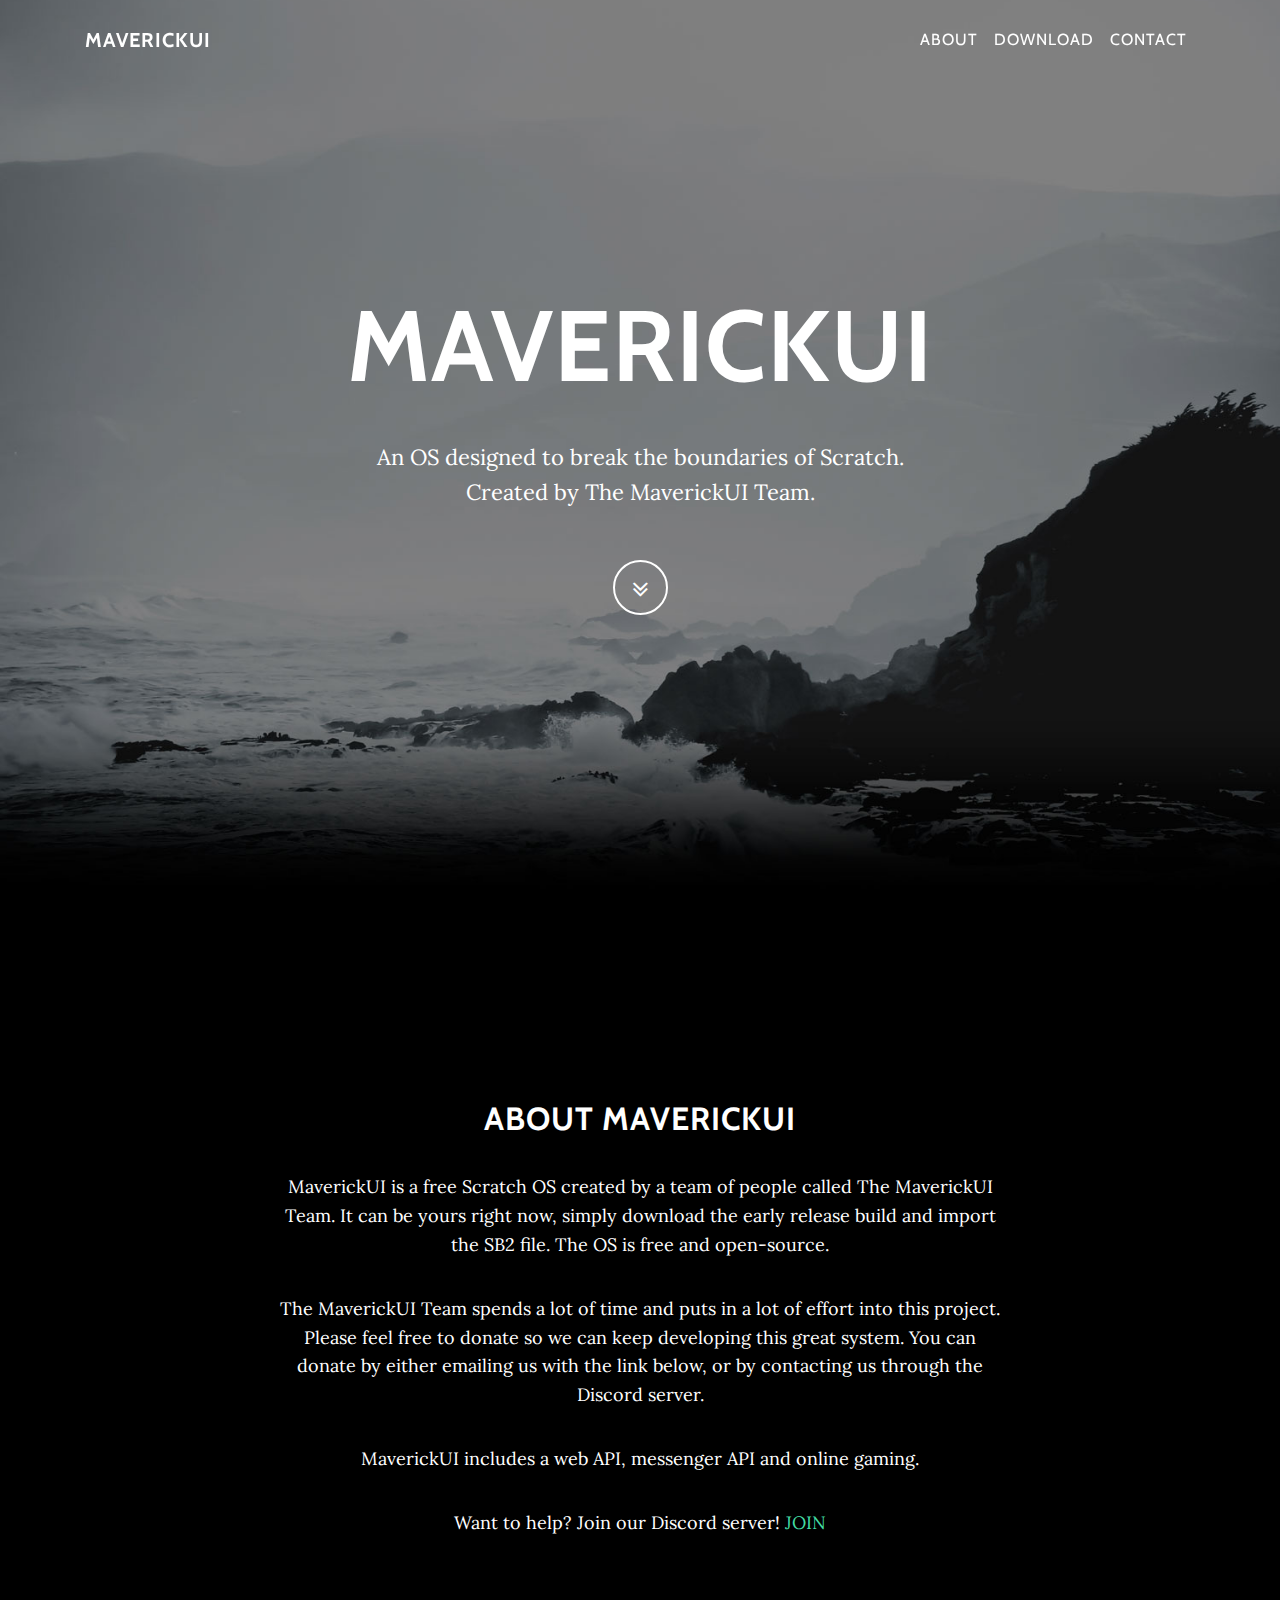
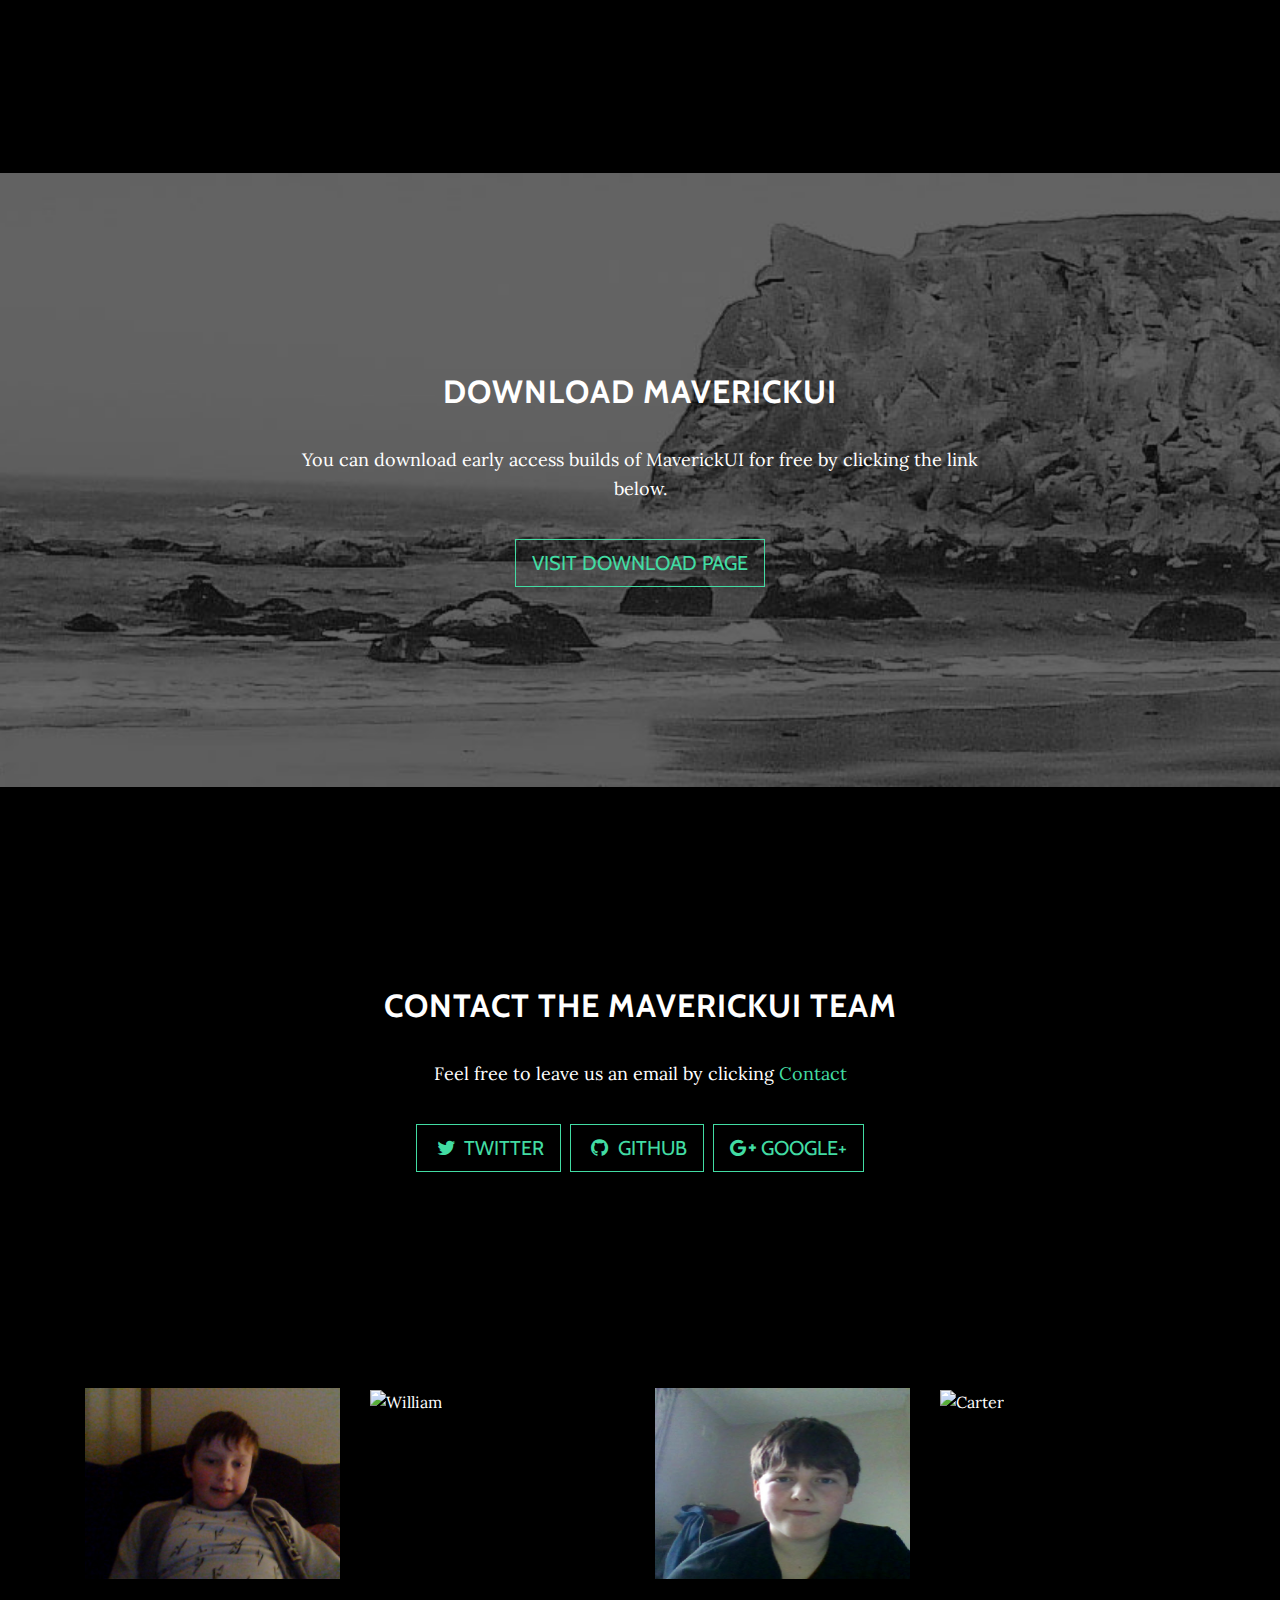
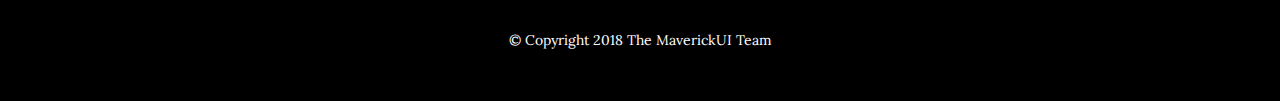
==== commit ce2e99be: "Update index.html" ====
--- a/index.html
+++ b/index.html
@@ -81,10 +81,12 @@
         <div class="row">
           <div class="col-lg-8 mx-auto">
             <h2>About MaverickUI</h2>
-            <p>MaverickUI is a free Scratch OS created by a team of people called The MaverickUI Team. It can be yours right now; simply download the early release build and import the SB2 file.
+            <p>MaverickUI is a free Scratch OS created by a team of people called The MaverickUI Team. It can be yours right now, simply download the early release build and import the SB2 file.
                The OS is free and open-source.</p>
             <p>The MaverickUI Team spends a lot of time and puts in a lot of effort into this project.
-              Please feel free to donate so we can keep developing this great system.</p>
+              Please feel free to donate so we can keep developing this great system.
+            You can donate by either emailing us with the link below, or by contacting us through
+              the Discord server.</p>
             <p>MaverickUI includes a web API, messenger API and online gaming.</p>
             <p>Want to help? Join our Discord server! <a href="https://discord.gg/Qf3h9kW">JOIN</a>
           </div>
@@ -110,8 +112,7 @@
           <div class="col-lg-8 mx-auto">
             <h2>Contact The MaverickUI Team</h2>
             <p>Feel free to leave us an email by clicking
-              <a href="mailto:support@maverickui.org">Contact</a>
-              . <br />Online Chat Support will soon be available.</p>
+              <a href="mailto:support@maverickui.org">Contact</a></p>
             <ul class="list-inline banner-social-buttons">
               <li class="list-inline-item">
                 <a href="https://twitter.com/SBootstrap" class="btn btn-default btn-lg">
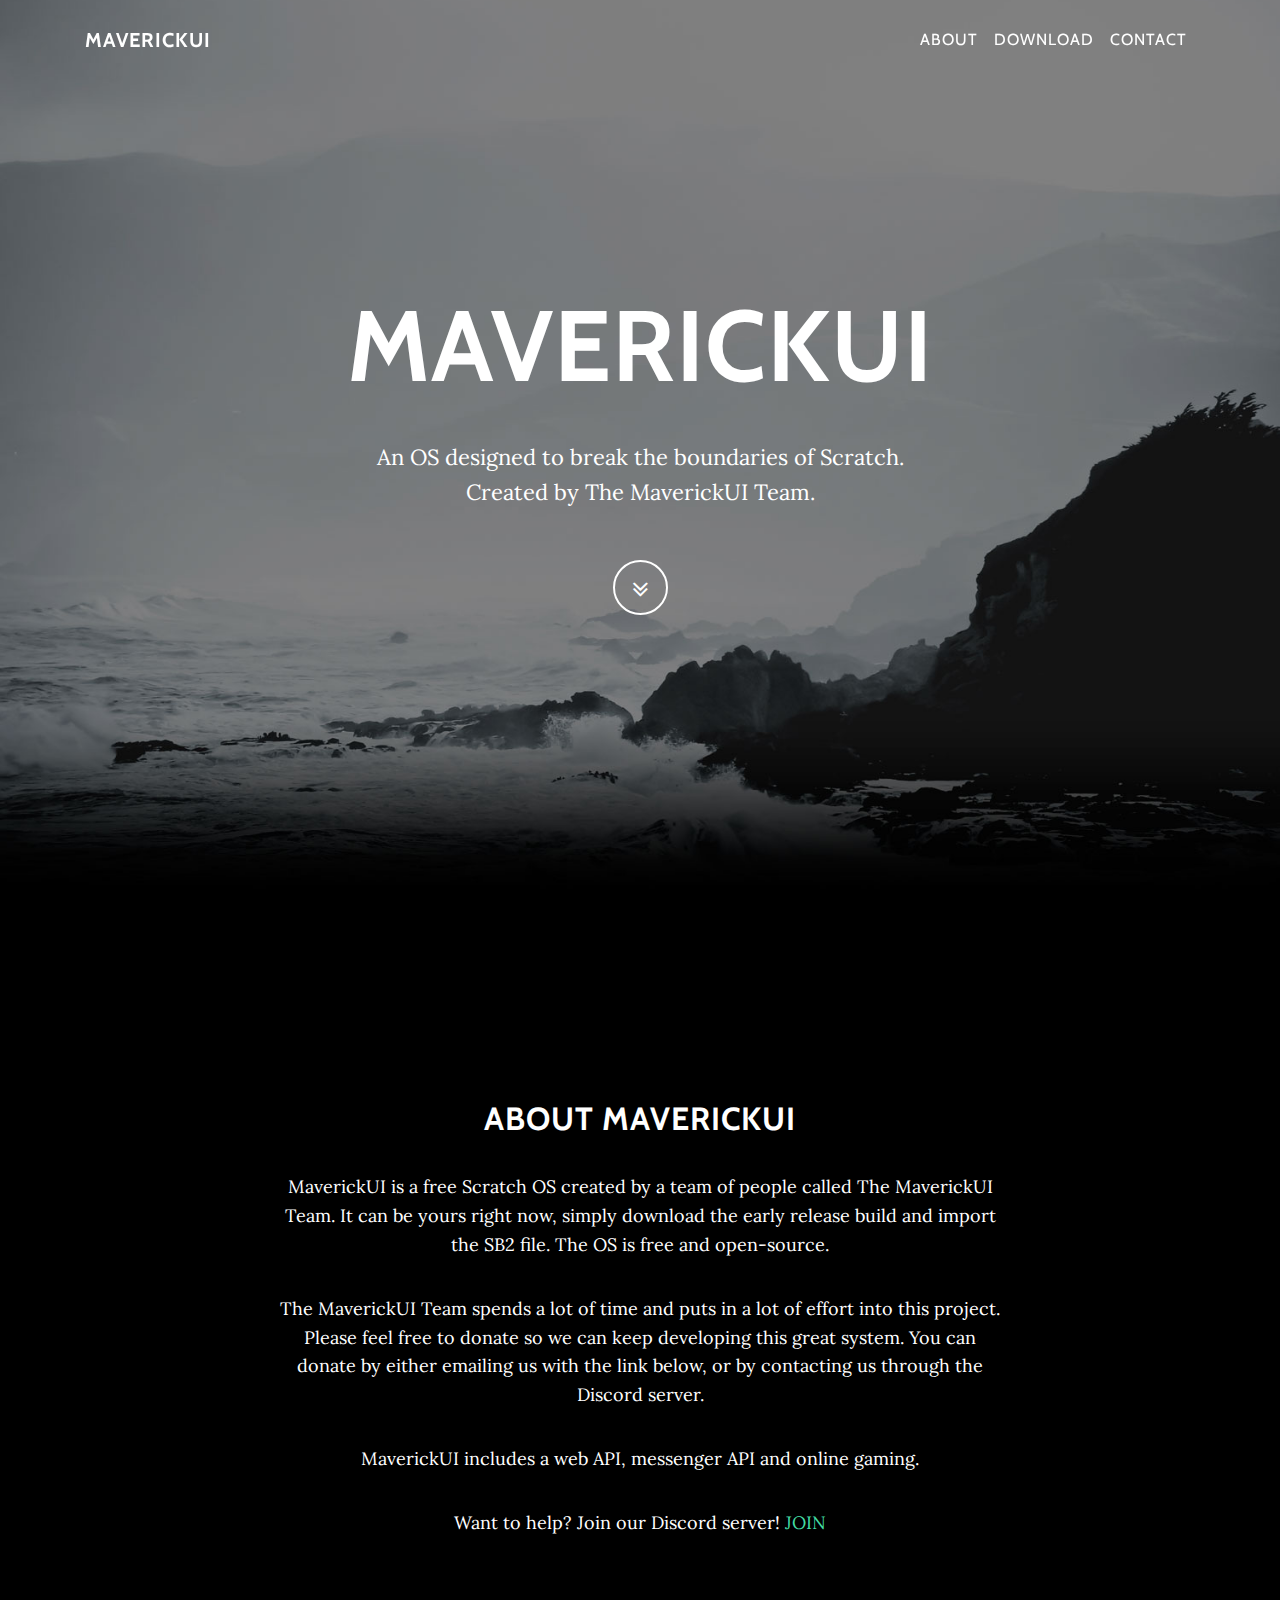
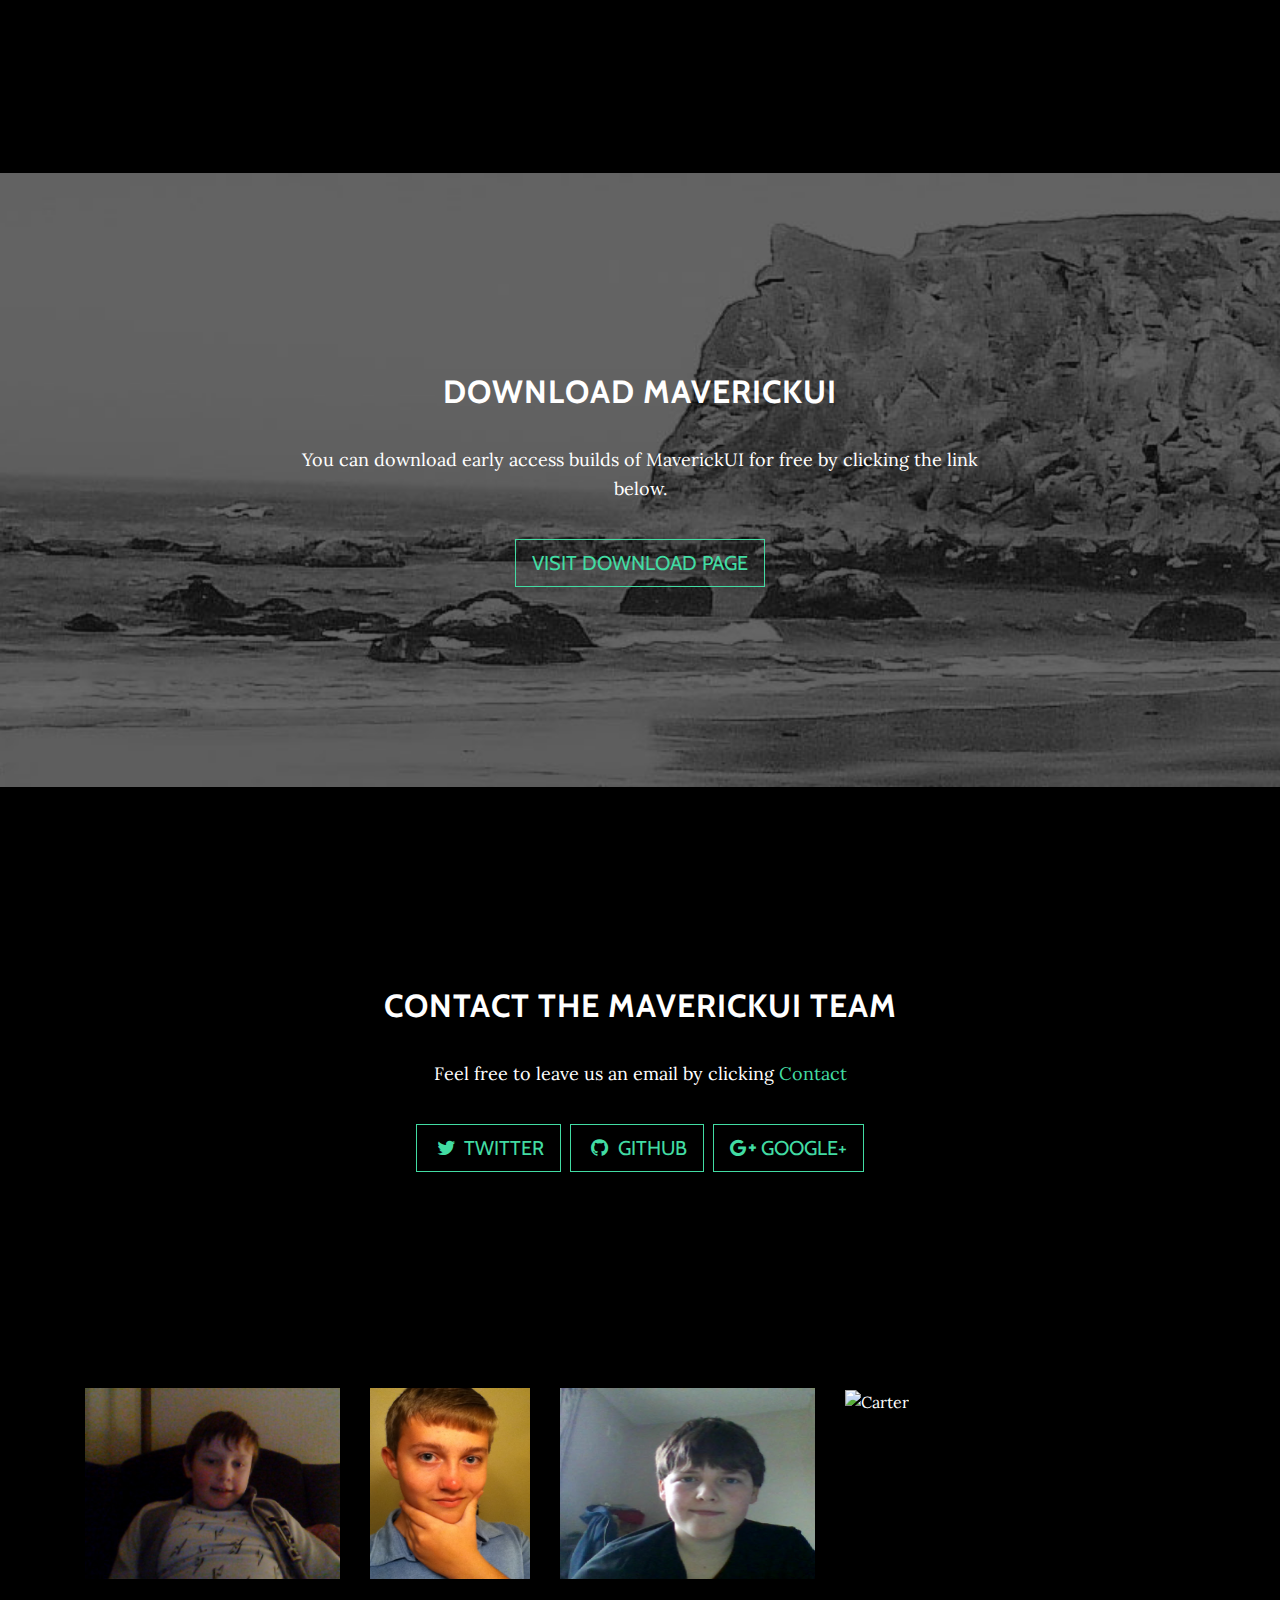
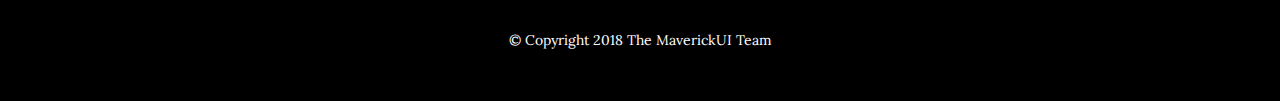
==== commit ef0bb125: "Update index.html" ====
--- a/index.html
+++ b/index.html
@@ -144,7 +144,7 @@
         <div class="col-md-3">
           <img class="team-member" src="./img/teamchristian.jpg" alt="Christian">
         </div>
-        <div class="col-md-3">
+        <div class="col-md-2">
           <img class="team-member" src="./img/teamwilliam.jpg" alt="William">
         </div>
         <div class="col-md-3">
